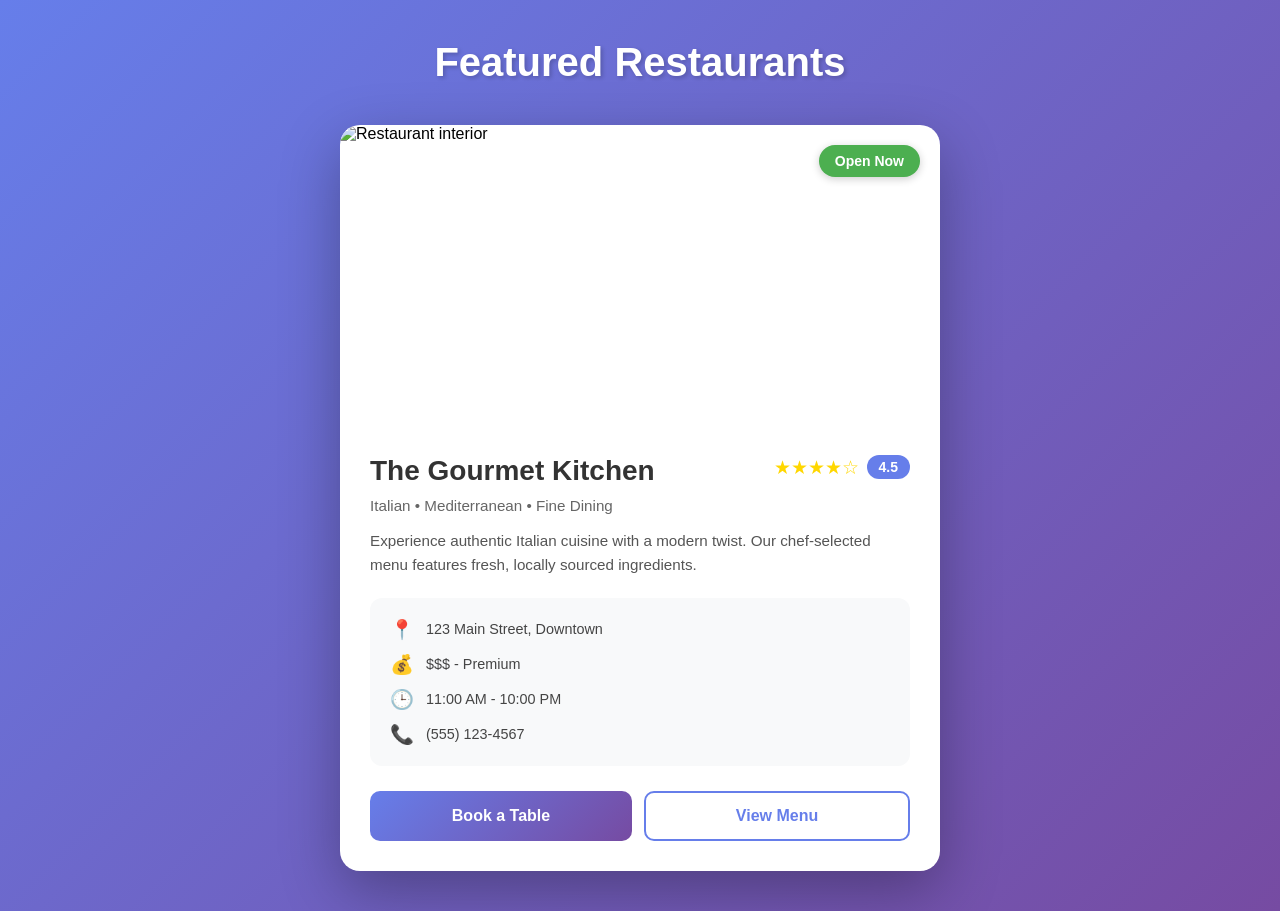
==== index.html @ 76214f99 "Add restaurant card component Create a fully functional restaurant card with: - Responsive HTML stru" ====
<!DOCTYPE html>
<html lang="en">
<head>
    <meta charset="UTF-8">
    <meta name="viewport" content="width=device-width, initial-scale=1.0">
    <title>Restaurant Card</title>
    <link rel="stylesheet" href="styles.css">
</head>
<body>
    <div class="container">
        <h1>Featured Restaurants</h1>

        <div class="restaurant-card">
            <div class="card-image">
                <img src="https://images.unsplash.com/photo-1517248135467-4c7edcad34c4?w=400&h=300&fit=crop" alt="Restaurant interior">
                <span class="badge">Open Now</span>
            </div>

            <div class="card-content">
                <div class="card-header">
                    <h2 class="restaurant-name">The Gourmet Kitchen</h2>
                    <div class="rating">
                        <span class="stars">★★★★☆</span>
                        <span class="rating-text">4.5</span>
                    </div>
                </div>

                <p class="cuisine-type">Italian • Mediterranean • Fine Dining</p>

                <p class="description">
                    Experience authentic Italian cuisine with a modern twist. Our chef-selected menu features fresh, locally sourced ingredients.
                </p>

                <div class="card-details">
                    <div class="detail-item">
                        <span class="icon">📍</span>
                        <span>123 Main Street, Downtown</span>
                    </div>
                    <div class="detail-item">
                        <span class="icon">💰</span>
                        <span>$$$ - Premium</span>
                    </div>
                    <div class="detail-item">
                        <span class="icon">🕒</span>
                        <span>11:00 AM - 10:00 PM</span>
                    </div>
                    <div class="detail-item">
                        <span class="icon">📞</span>
                        <span>(555) 123-4567</span>
                    </div>
                </div>

                <div class="card-actions">
                    <button class="btn btn-primary" onclick="bookTable()">Book a Table</button>
                    <button class="btn btn-secondary" onclick="viewMenu()">View Menu</button>
                </div>
            </div>
        </div>
    </div>

    <script src="script.js"></script>
</body>
</html>
---- styles.css ----
* {
    margin: 0;
    padding: 0;
    box-sizing: border-box;
}

body {
    font-family: 'Segoe UI', Tahoma, Geneva, Verdana, sans-serif;
    background: linear-gradient(135deg, #667eea 0%, #764ba2 100%);
    min-height: 100vh;
    padding: 40px 20px;
}

.container {
    max-width: 1200px;
    margin: 0 auto;
}

h1 {
    text-align: center;
    color: white;
    margin-bottom: 40px;
    font-size: 2.5rem;
    text-shadow: 2px 2px 4px rgba(0, 0, 0, 0.2);
}

.restaurant-card {
    background: white;
    border-radius: 20px;
    overflow: hidden;
    box-shadow: 0 20px 60px rgba(0, 0, 0, 0.3);
    max-width: 600px;
    margin: 0 auto;
    transition: transform 0.3s ease, box-shadow 0.3s ease;
}

.restaurant-card:hover {
    transform: translateY(-10px);
    box-shadow: 0 30px 80px rgba(0, 0, 0, 0.4);
}

.card-image {
    position: relative;
    height: 300px;
    overflow: hidden;
}

.card-image img {
    width: 100%;
    height: 100%;
    object-fit: cover;
    transition: transform 0.3s ease;
}

.restaurant-card:hover .card-image img {
    transform: scale(1.1);
}

.badge {
    position: absolute;
    top: 20px;
    right: 20px;
    background: #4CAF50;
    color: white;
    padding: 8px 16px;
    border-radius: 20px;
    font-size: 0.875rem;
    font-weight: 600;
    box-shadow: 0 2px 8px rgba(0, 0, 0, 0.2);
}

.card-content {
    padding: 30px;
}

.card-header {
    display: flex;
    justify-content: space-between;
    align-items: flex-start;
    margin-bottom: 10px;
}

.restaurant-name {
    font-size: 1.75rem;
    color: #333;
    font-weight: 700;
    margin-bottom: 0;
}

.rating {
    display: flex;
    align-items: center;
    gap: 8px;
}

.stars {
    color: #FFD700;
    font-size: 1.2rem;
}

.rating-text {
    background: #667eea;
    color: white;
    padding: 4px 12px;
    border-radius: 12px;
    font-weight: 600;
    font-size: 0.875rem;
}

.cuisine-type {
    color: #666;
    font-size: 0.95rem;
    margin-bottom: 15px;
    font-weight: 500;
}

.description {
    color: #555;
    line-height: 1.6;
    margin-bottom: 20px;
    font-size: 0.95rem;
}

.card-details {
    background: #f8f9fa;
    padding: 20px;
    border-radius: 12px;
    margin-bottom: 25px;
}

.detail-item {
    display: flex;
    align-items: center;
    gap: 12px;
    margin-bottom: 12px;
    color: #444;
    font-size: 0.9rem;
}

.detail-item:last-child {
    margin-bottom: 0;
}

.icon {
    font-size: 1.2rem;
    width: 24px;
    text-align: center;
}

.card-actions {
    display: flex;
    gap: 12px;
}

.btn {
    flex: 1;
    padding: 14px 24px;
    border: none;
    border-radius: 10px;
    font-size: 1rem;
    font-weight: 600;
    cursor: pointer;
    transition: all 0.3s ease;
}

.btn-primary {
    background: linear-gradient(135deg, #667eea 0%, #764ba2 100%);
    color: white;
}

.btn-primary:hover {
    transform: translateY(-2px);
    box-shadow: 0 8px 20px rgba(102, 126, 234, 0.4);
}

.btn-secondary {
    background: white;
    color: #667eea;
    border: 2px solid #667eea;
}

.btn-secondary:hover {
    background: #667eea;
    color: white;
    transform: translateY(-2px);
    box-shadow: 0 8px 20px rgba(102, 126, 234, 0.3);
}

@media (max-width: 640px) {
    h1 {
        font-size: 2rem;
    }

    .restaurant-card {
        border-radius: 15px;
    }

    .card-content {
        padding: 20px;
    }

    .restaurant-name {
        font-size: 1.5rem;
    }

    .card-actions {
        flex-direction: column;
    }

    .btn {
        width: 100%;
    }
}
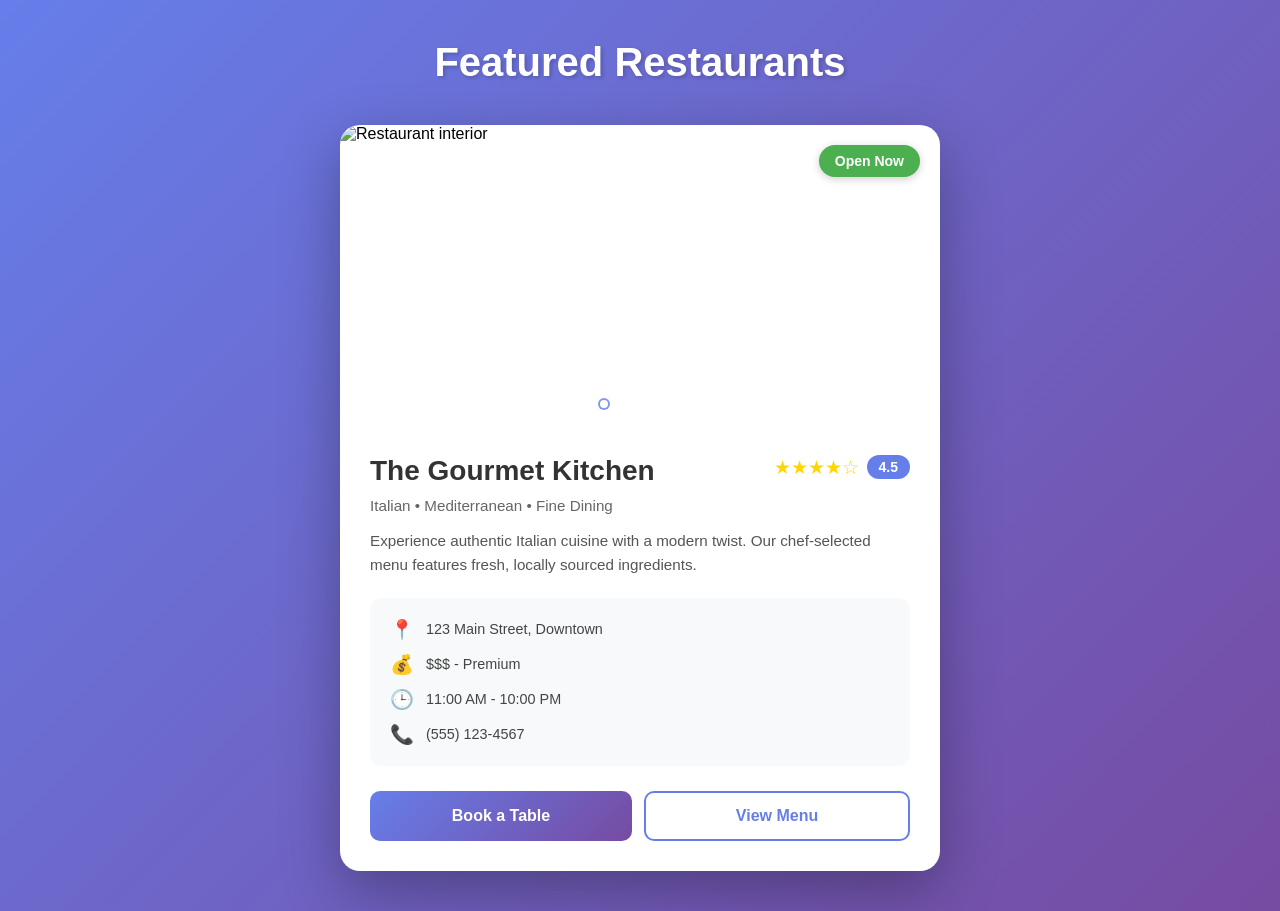
==== commit 1f18a119: "Add sliding image carousel to restaurant card Implement a fully functional image slider with: - 5 hi" ====
--- a/index.html
+++ b/index.html
@@ -12,7 +12,37 @@
 
         <div class="restaurant-card">
             <div class="card-image">
-                <img src="https://images.unsplash.com/photo-1517248135467-4c7edcad34c4?w=400&h=300&fit=crop" alt="Restaurant interior">
+                <div class="slider">
+                    <div class="slider-wrapper">
+                        <div class="slide active">
+                            <img src="https://images.unsplash.com/photo-1517248135467-4c7edcad34c4?w=800&h=500&fit=crop" alt="Restaurant interior">
+                        </div>
+                        <div class="slide">
+                            <img src="https://images.unsplash.com/photo-1414235077428-338989a2e8c0?w=800&h=500&fit=crop" alt="Fine dining table">
+                        </div>
+                        <div class="slide">
+                            <img src="https://images.unsplash.com/photo-1559339352-11d035aa65de?w=800&h=500&fit=crop" alt="Delicious pasta dish">
+                        </div>
+                        <div class="slide">
+                            <img src="https://images.unsplash.com/photo-1555396273-367ea4eb4db5?w=800&h=500&fit=crop" alt="Gourmet pizza">
+                        </div>
+                        <div class="slide">
+                            <img src="https://images.unsplash.com/photo-1592861956120-e524fc739696?w=800&h=500&fit=crop" alt="Restaurant ambiance">
+                        </div>
+                    </div>
+
+                    <button class="slider-btn prev" onclick="changeSlide(-1)">❮</button>
+                    <button class="slider-btn next" onclick="changeSlide(1)">❯</button>
+
+                    <div class="slider-dots">
+                        <span class="dot active" onclick="goToSlide(0)"></span>
+                        <span class="dot" onclick="goToSlide(1)"></span>
+                        <span class="dot" onclick="goToSlide(2)"></span>
+                        <span class="dot" onclick="goToSlide(3)"></span>
+                        <span class="dot" onclick="goToSlide(4)"></span>
+                    </div>
+                </div>
+
                 <span class="badge">Open Now</span>
             </div>
 
--- a/styles.css
+++ b/styles.css
@@ -45,15 +45,112 @@
     overflow: hidden;
 }
 
-.card-image img {
+/* Slider Styles */
+.slider {
+    position: relative;
+    width: 100%;
+    height: 100%;
+    overflow: hidden;
+}
+
+.slider-wrapper {
+    display: flex;
+    width: 100%;
+    height: 100%;
+    transition: transform 0.5s ease-in-out;
+}
+
+.slide {
+    min-width: 100%;
+    height: 100%;
+    opacity: 0;
+    transition: opacity 0.5s ease-in-out;
+    position: absolute;
+    top: 0;
+    left: 0;
+}
+
+.slide.active {
+    opacity: 1;
+    position: relative;
+}
+
+.slide img {
     width: 100%;
     height: 100%;
     object-fit: cover;
     transition: transform 0.3s ease;
 }
 
-.restaurant-card:hover .card-image img {
-    transform: scale(1.1);
+.restaurant-card:hover .slide.active img {
+    transform: scale(1.05);
+}
+
+/* Navigation Buttons */
+.slider-btn {
+    position: absolute;
+    top: 50%;
+    transform: translateY(-50%);
+    background: rgba(0, 0, 0, 0.5);
+    color: white;
+    border: none;
+    padding: 12px 16px;
+    cursor: pointer;
+    font-size: 1.5rem;
+    transition: all 0.3s ease;
+    z-index: 10;
+    border-radius: 4px;
+    opacity: 0;
+}
+
+.slider:hover .slider-btn {
+    opacity: 1;
+}
+
+.slider-btn:hover {
+    background: rgba(0, 0, 0, 0.8);
+    transform: translateY(-50%) scale(1.1);
+}
+
+.slider-btn.prev {
+    left: 10px;
+}
+
+.slider-btn.next {
+    right: 10px;
+}
+
+/* Slider Dots */
+.slider-dots {
+    position: absolute;
+    bottom: 15px;
+    left: 50%;
+    transform: translateX(-50%);
+    display: flex;
+    gap: 8px;
+    z-index: 10;
+}
+
+.dot {
+    width: 10px;
+    height: 10px;
+    border-radius: 50%;
+    background: rgba(255, 255, 255, 0.5);
+    cursor: pointer;
+    transition: all 0.3s ease;
+    border: 2px solid transparent;
+}
+
+.dot:hover {
+    background: rgba(255, 255, 255, 0.8);
+    transform: scale(1.2);
+}
+
+.dot.active {
+    background: white;
+    width: 12px;
+    height: 12px;
+    border-color: rgba(102, 126, 234, 0.8);
 }
 
 .badge {
@@ -210,4 +307,32 @@
     .btn {
         width: 100%;
     }
-}
+
+    .slider-btn {
+        opacity: 1;
+        padding: 8px 12px;
+        font-size: 1.2rem;
+    }
+
+    .slider-btn.prev {
+        left: 5px;
+    }
+
+    .slider-btn.next {
+        right: 5px;
+    }
+
+    .slider-dots {
+        bottom: 10px;
+    }
+
+    .dot {
+        width: 8px;
+        height: 8px;
+    }
+
+    .dot.active {
+        width: 10px;
+        height: 10px;
+    }
+}
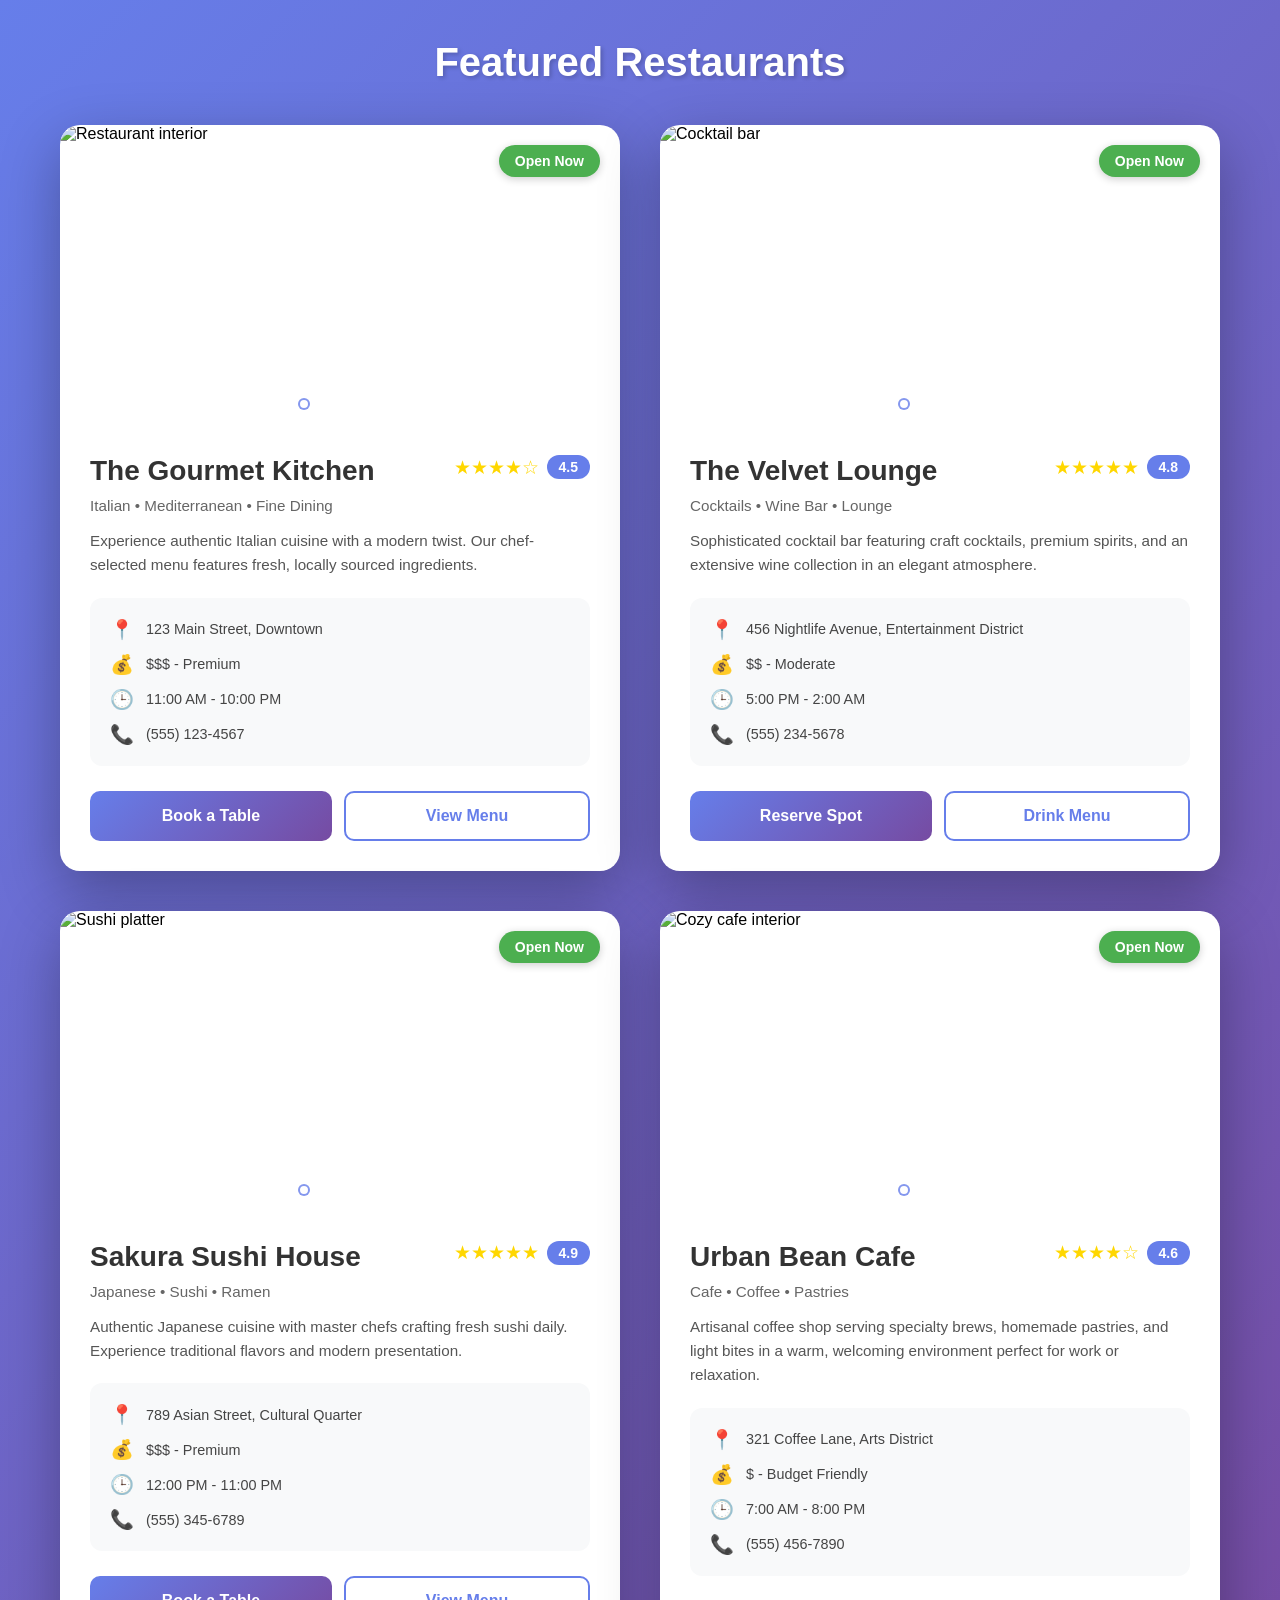
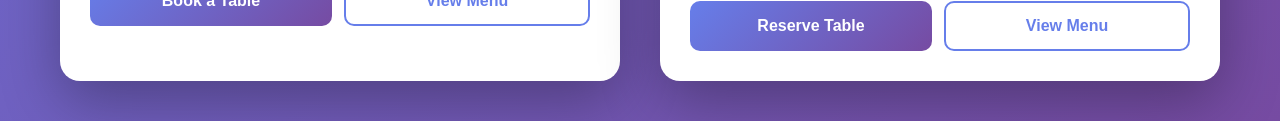
==== commit 46c70959: "Add multiple restaurant cards with themed content Add three new restaurant cards: - The Velvet Loung" ====
--- a/index.html
+++ b/index.html
@@ -10,6 +10,7 @@
     <div class="container">
         <h1>Featured Restaurants</h1>
 
+        <div class="cards-grid">
         <div class="restaurant-card">
             <div class="card-image">
                 <div class="slider">
@@ -31,15 +32,15 @@
                         </div>
                     </div>
 
-                    <button class="slider-btn prev" onclick="changeSlide(-1)">❮</button>
-                    <button class="slider-btn next" onclick="changeSlide(1)">❯</button>
+                    <button class="slider-btn prev">❮</button>
+                    <button class="slider-btn next">❯</button>
 
                     <div class="slider-dots">
-                        <span class="dot active" onclick="goToSlide(0)"></span>
-                        <span class="dot" onclick="goToSlide(1)"></span>
-                        <span class="dot" onclick="goToSlide(2)"></span>
-                        <span class="dot" onclick="goToSlide(3)"></span>
-                        <span class="dot" onclick="goToSlide(4)"></span>
+                        <span class="dot active"></span>
+                        <span class="dot"></span>
+                        <span class="dot"></span>
+                        <span class="dot"></span>
+                        <span class="dot"></span>
                     </div>
                 </div>
 
@@ -86,6 +87,242 @@
                 </div>
             </div>
         </div>
+
+        <!-- Drinks & Bar Card -->
+        <div class="restaurant-card">
+            <div class="card-image">
+                <div class="slider">
+                    <div class="slider-wrapper">
+                        <div class="slide active">
+                            <img src="https://images.unsplash.com/photo-1514933651103-005eec06c04b?w=800&h=500&fit=crop" alt="Cocktail bar">
+                        </div>
+                        <div class="slide">
+                            <img src="https://images.unsplash.com/photo-1470337458703-46ad1756a187?w=800&h=500&fit=crop" alt="Bar counter">
+                        </div>
+                        <div class="slide">
+                            <img src="https://images.unsplash.com/photo-1560963689-8f2de2560b19?w=800&h=500&fit=crop" alt="Cocktails">
+                        </div>
+                        <div class="slide">
+                            <img src="https://images.unsplash.com/photo-1569529465841-dfecdab7503b?w=800&h=500&fit=crop" alt="Wine selection">
+                        </div>
+                        <div class="slide">
+                            <img src="https://images.unsplash.com/photo-1572116469696-31de0f17cc34?w=800&h=500&fit=crop" alt="Lounge area">
+                        </div>
+                    </div>
+
+                    <button class="slider-btn prev">❮</button>
+                    <button class="slider-btn next">❯</button>
+
+                    <div class="slider-dots">
+                        <span class="dot active"></span>
+                        <span class="dot"></span>
+                        <span class="dot"></span>
+                        <span class="dot"></span>
+                        <span class="dot"></span>
+                    </div>
+                </div>
+
+                <span class="badge">Open Now</span>
+            </div>
+
+            <div class="card-content">
+                <div class="card-header">
+                    <h2 class="restaurant-name">The Velvet Lounge</h2>
+                    <div class="rating">
+                        <span class="stars">★★★★★</span>
+                        <span class="rating-text">4.8</span>
+                    </div>
+                </div>
+
+                <p class="cuisine-type">Cocktails • Wine Bar • Lounge</p>
+
+                <p class="description">
+                    Sophisticated cocktail bar featuring craft cocktails, premium spirits, and an extensive wine collection in an elegant atmosphere.
+                </p>
+
+                <div class="card-details">
+                    <div class="detail-item">
+                        <span class="icon">📍</span>
+                        <span>456 Nightlife Avenue, Entertainment District</span>
+                    </div>
+                    <div class="detail-item">
+                        <span class="icon">💰</span>
+                        <span>$$ - Moderate</span>
+                    </div>
+                    <div class="detail-item">
+                        <span class="icon">🕒</span>
+                        <span>5:00 PM - 2:00 AM</span>
+                    </div>
+                    <div class="detail-item">
+                        <span class="icon">📞</span>
+                        <span>(555) 234-5678</span>
+                    </div>
+                </div>
+
+                <div class="card-actions">
+                    <button class="btn btn-primary" onclick="bookTable()">Reserve Spot</button>
+                    <button class="btn btn-secondary" onclick="viewMenu()">Drink Menu</button>
+                </div>
+            </div>
+        </div>
+
+        <!-- Sushi Restaurant Card -->
+        <div class="restaurant-card">
+            <div class="card-image">
+                <div class="slider">
+                    <div class="slider-wrapper">
+                        <div class="slide active">
+                            <img src="https://images.unsplash.com/photo-1579584425555-c3ce17fd4351?w=800&h=500&fit=crop" alt="Sushi platter">
+                        </div>
+                        <div class="slide">
+                            <img src="https://images.unsplash.com/photo-1583623025817-d180a2221d0a?w=800&h=500&fit=crop" alt="Fresh sushi">
+                        </div>
+                        <div class="slide">
+                            <img src="https://images.unsplash.com/photo-1534422298391-e4f8c172dddb?w=800&h=500&fit=crop" alt="Sushi bar">
+                        </div>
+                        <div class="slide">
+                            <img src="https://images.unsplash.com/photo-1611143669185-af224c5e3252?w=800&h=500&fit=crop" alt="Ramen bowl">
+                        </div>
+                        <div class="slide">
+                            <img src="https://images.unsplash.com/photo-1580822184713-fc5400e7fe10?w=800&h=500&fit=crop" alt="Japanese dining">
+                        </div>
+                    </div>
+
+                    <button class="slider-btn prev">❮</button>
+                    <button class="slider-btn next">❯</button>
+
+                    <div class="slider-dots">
+                        <span class="dot active"></span>
+                        <span class="dot"></span>
+                        <span class="dot"></span>
+                        <span class="dot"></span>
+                        <span class="dot"></span>
+                    </div>
+                </div>
+
+                <span class="badge">Open Now</span>
+            </div>
+
+            <div class="card-content">
+                <div class="card-header">
+                    <h2 class="restaurant-name">Sakura Sushi House</h2>
+                    <div class="rating">
+                        <span class="stars">★★★★★</span>
+                        <span class="rating-text">4.9</span>
+                    </div>
+                </div>
+
+                <p class="cuisine-type">Japanese • Sushi • Ramen</p>
+
+                <p class="description">
+                    Authentic Japanese cuisine with master chefs crafting fresh sushi daily. Experience traditional flavors and modern presentation.
+                </p>
+
+                <div class="card-details">
+                    <div class="detail-item">
+                        <span class="icon">📍</span>
+                        <span>789 Asian Street, Cultural Quarter</span>
+                    </div>
+                    <div class="detail-item">
+                        <span class="icon">💰</span>
+                        <span>$$$ - Premium</span>
+                    </div>
+                    <div class="detail-item">
+                        <span class="icon">🕒</span>
+                        <span>12:00 PM - 11:00 PM</span>
+                    </div>
+                    <div class="detail-item">
+                        <span class="icon">📞</span>
+                        <span>(555) 345-6789</span>
+                    </div>
+                </div>
+
+                <div class="card-actions">
+                    <button class="btn btn-primary" onclick="bookTable()">Book a Table</button>
+                    <button class="btn btn-secondary" onclick="viewMenu()">View Menu</button>
+                </div>
+            </div>
+        </div>
+
+        <!-- Cafe Card -->
+        <div class="restaurant-card">
+            <div class="card-image">
+                <div class="slider">
+                    <div class="slider-wrapper">
+                        <div class="slide active">
+                            <img src="https://images.unsplash.com/photo-1554118811-1e0d58224f24?w=800&h=500&fit=crop" alt="Cozy cafe interior">
+                        </div>
+                        <div class="slide">
+                            <img src="https://images.unsplash.com/photo-1495474472287-4d71bcdd2085?w=800&h=500&fit=crop" alt="Coffee art">
+                        </div>
+                        <div class="slide">
+                            <img src="https://images.unsplash.com/photo-1509042239860-f550ce710b93?w=800&h=500&fit=crop" alt="Coffee beans">
+                        </div>
+                        <div class="slide">
+                            <img src="https://images.unsplash.com/photo-1559056199-641a0ac8b55e?w=800&h=500&fit=crop" alt="Pastries and coffee">
+                        </div>
+                        <div class="slide">
+                            <img src="https://images.unsplash.com/photo-1511920170033-f8396924c348?w=800&h=500&fit=crop" alt="Cafe atmosphere">
+                        </div>
+                    </div>
+
+                    <button class="slider-btn prev">❮</button>
+                    <button class="slider-btn next">❯</button>
+
+                    <div class="slider-dots">
+                        <span class="dot active"></span>
+                        <span class="dot"></span>
+                        <span class="dot"></span>
+                        <span class="dot"></span>
+                        <span class="dot"></span>
+                    </div>
+                </div>
+
+                <span class="badge">Open Now</span>
+            </div>
+
+            <div class="card-content">
+                <div class="card-header">
+                    <h2 class="restaurant-name">Urban Bean Cafe</h2>
+                    <div class="rating">
+                        <span class="stars">★★★★☆</span>
+                        <span class="rating-text">4.6</span>
+                    </div>
+                </div>
+
+                <p class="cuisine-type">Cafe • Coffee • Pastries</p>
+
+                <p class="description">
+                    Artisanal coffee shop serving specialty brews, homemade pastries, and light bites in a warm, welcoming environment perfect for work or relaxation.
+                </p>
+
+                <div class="card-details">
+                    <div class="detail-item">
+                        <span class="icon">📍</span>
+                        <span>321 Coffee Lane, Arts District</span>
+                    </div>
+                    <div class="detail-item">
+                        <span class="icon">💰</span>
+                        <span>$ - Budget Friendly</span>
+                    </div>
+                    <div class="detail-item">
+                        <span class="icon">🕒</span>
+                        <span>7:00 AM - 8:00 PM</span>
+                    </div>
+                    <div class="detail-item">
+                        <span class="icon">📞</span>
+                        <span>(555) 456-7890</span>
+                    </div>
+                </div>
+
+                <div class="card-actions">
+                    <button class="btn btn-primary" onclick="bookTable()">Reserve Table</button>
+                    <button class="btn btn-secondary" onclick="viewMenu()">View Menu</button>
+                </div>
+            </div>
+        </div>
+
+        </div>
     </div>
 
     <script src="script.js"></script>
--- a/styles.css
+++ b/styles.css
@@ -24,13 +24,18 @@
     text-shadow: 2px 2px 4px rgba(0, 0, 0, 0.2);
 }
 
+.cards-grid {
+    display: grid;
+    grid-template-columns: repeat(auto-fit, minmax(500px, 1fr));
+    gap: 40px;
+    padding: 0 20px;
+}
+
 .restaurant-card {
     background: white;
     border-radius: 20px;
     overflow: hidden;
     box-shadow: 0 20px 60px rgba(0, 0, 0, 0.3);
-    max-width: 600px;
-    margin: 0 auto;
     transition: transform 0.3s ease, box-shadow 0.3s ease;
 }
 
@@ -288,6 +293,12 @@
         font-size: 2rem;
     }
 
+    .cards-grid {
+        grid-template-columns: 1fr;
+        gap: 30px;
+        padding: 0 10px;
+    }
+
     .restaurant-card {
         border-radius: 15px;
     }
@@ -336,3 +347,10 @@
         height: 10px;
     }
 }
+
+@media (min-width: 641px) and (max-width: 1024px) {
+    .cards-grid {
+        grid-template-columns: 1fr;
+        gap: 35px;
+    }
+}
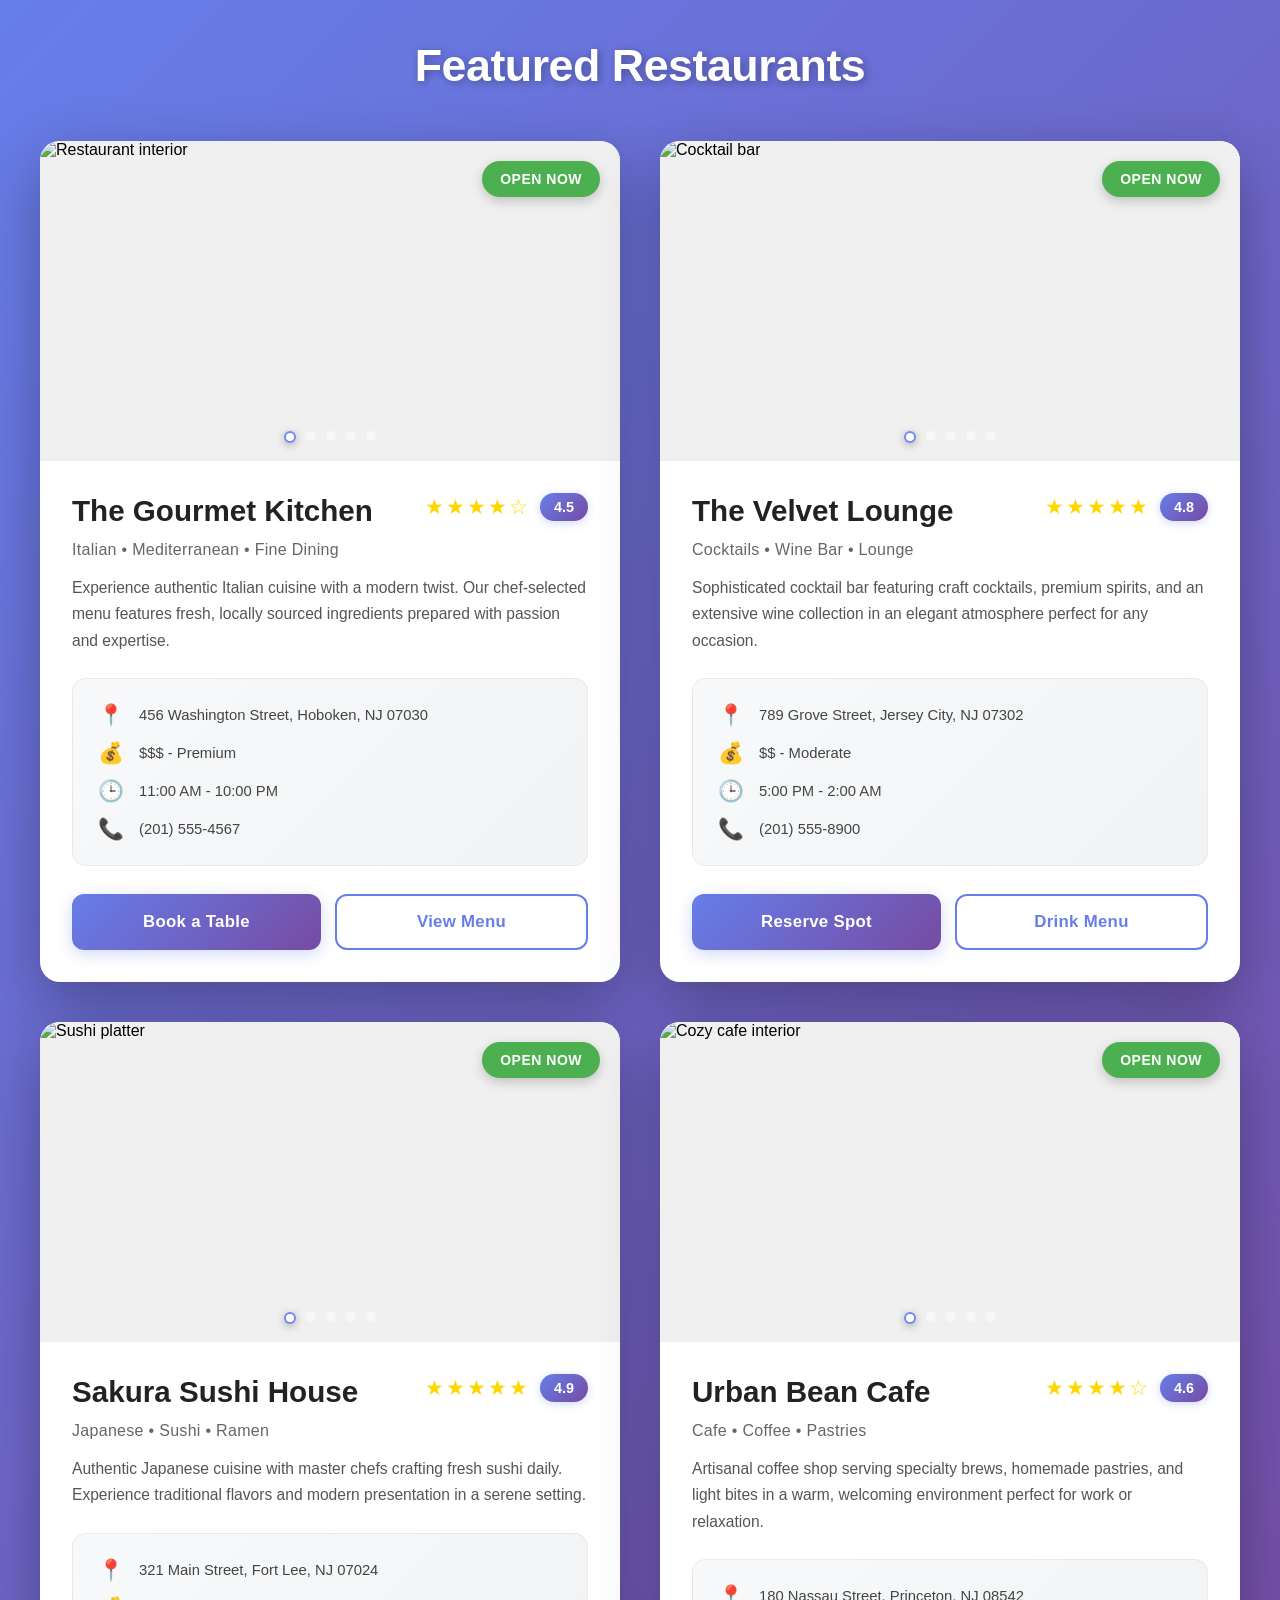
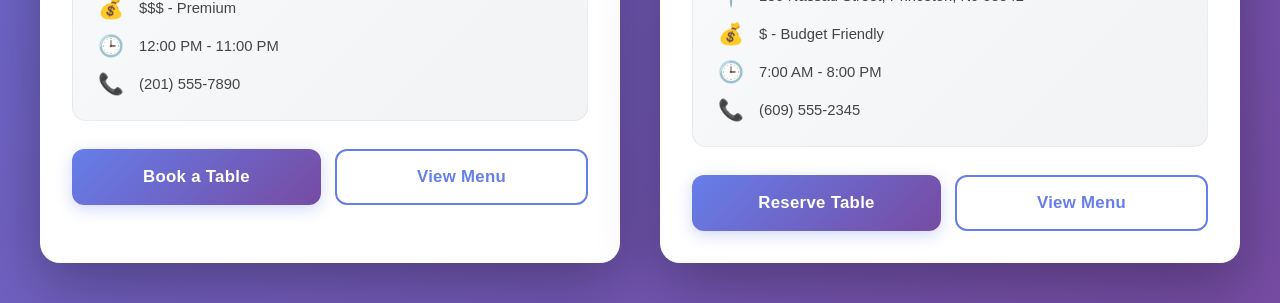
==== commit d9b5a335: "Add New Jersey addresses to all restaurant cards Updated all restaurant locations with specific NJ a" ====
--- a/index.html
+++ b/index.html
@@ -3,7 +3,7 @@
 <head>
     <meta charset="UTF-8">
     <meta name="viewport" content="width=device-width, initial-scale=1.0">
-    <title>Restaurant Card</title>
+    <title>Featured Restaurants - Discover Amazing Dining</title>
     <link rel="stylesheet" href="styles.css">
 </head>
 <body>
@@ -11,316 +11,317 @@
         <h1>Featured Restaurants</h1>
 
         <div class="cards-grid">
-        <div class="restaurant-card">
-            <div class="card-image">
-                <div class="slider">
-                    <div class="slider-wrapper">
-                        <div class="slide active">
-                            <img src="https://images.unsplash.com/photo-1517248135467-4c7edcad34c4?w=800&h=500&fit=crop" alt="Restaurant interior">
-                        </div>
-                        <div class="slide">
-                            <img src="https://images.unsplash.com/photo-1414235077428-338989a2e8c0?w=800&h=500&fit=crop" alt="Fine dining table">
-                        </div>
-                        <div class="slide">
-                            <img src="https://images.unsplash.com/photo-1559339352-11d035aa65de?w=800&h=500&fit=crop" alt="Delicious pasta dish">
-                        </div>
-                        <div class="slide">
-                            <img src="https://images.unsplash.com/photo-1555396273-367ea4eb4db5?w=800&h=500&fit=crop" alt="Gourmet pizza">
-                        </div>
-                        <div class="slide">
-                            <img src="https://images.unsplash.com/photo-1592861956120-e524fc739696?w=800&h=500&fit=crop" alt="Restaurant ambiance">
-                        </div>
-                    </div>
-
-                    <button class="slider-btn prev">❮</button>
-                    <button class="slider-btn next">❯</button>
-
-                    <div class="slider-dots">
-                        <span class="dot active"></span>
-                        <span class="dot"></span>
-                        <span class="dot"></span>
-                        <span class="dot"></span>
-                        <span class="dot"></span>
-                    </div>
-                </div>
-
-                <span class="badge">Open Now</span>
+            <!-- Italian Restaurant Card -->
+            <div class="restaurant-card">
+                <div class="card-image">
+                    <div class="slider">
+                        <div class="slider-wrapper">
+                            <div class="slide active">
+                                <img src="https://images.unsplash.com/photo-1517248135467-4c7edcad34c4?w=800&h=500&fit=crop" alt="Restaurant interior">
+                            </div>
+                            <div class="slide">
+                                <img src="https://images.unsplash.com/photo-1414235077428-338989a2e8c0?w=800&h=500&fit=crop" alt="Fine dining table">
+                            </div>
+                            <div class="slide">
+                                <img src="https://images.unsplash.com/photo-1559339352-11d035aa65de?w=800&h=500&fit=crop" alt="Delicious pasta dish">
+                            </div>
+                            <div class="slide">
+                                <img src="https://images.unsplash.com/photo-1555396273-367ea4eb4db5?w=800&h=500&fit=crop" alt="Gourmet pizza">
+                            </div>
+                            <div class="slide">
+                                <img src="https://images.unsplash.com/photo-1592861956120-e524fc739696?w=800&h=500&fit=crop" alt="Restaurant ambiance">
+                            </div>
+                        </div>
+
+                        <button class="slider-btn prev" aria-label="Previous slide">❮</button>
+                        <button class="slider-btn next" aria-label="Next slide">❯</button>
+
+                        <div class="slider-dots">
+                            <span class="dot active" aria-label="Slide 1"></span>
+                            <span class="dot" aria-label="Slide 2"></span>
+                            <span class="dot" aria-label="Slide 3"></span>
+                            <span class="dot" aria-label="Slide 4"></span>
+                            <span class="dot" aria-label="Slide 5"></span>
+                        </div>
+                    </div>
+
+                    <span class="badge">Open Now</span>
+                </div>
+
+                <div class="card-content">
+                    <div class="card-header">
+                        <h2 class="restaurant-name">The Gourmet Kitchen</h2>
+                        <div class="rating">
+                            <span class="stars">★★★★☆</span>
+                            <span class="rating-text">4.5</span>
+                        </div>
+                    </div>
+
+                    <p class="cuisine-type">Italian • Mediterranean • Fine Dining</p>
+
+                    <p class="description">
+                        Experience authentic Italian cuisine with a modern twist. Our chef-selected menu features fresh, locally sourced ingredients prepared with passion and expertise.
+                    </p>
+
+                    <div class="card-details">
+                        <div class="detail-item">
+                            <span class="icon">📍</span>
+                            <span>456 Washington Street, Hoboken, NJ 07030</span>
+                        </div>
+                        <div class="detail-item">
+                            <span class="icon">💰</span>
+                            <span>$$$ - Premium</span>
+                        </div>
+                        <div class="detail-item">
+                            <span class="icon">🕒</span>
+                            <span>11:00 AM - 10:00 PM</span>
+                        </div>
+                        <div class="detail-item">
+                            <span class="icon">📞</span>
+                            <span>(201) 555-4567</span>
+                        </div>
+                    </div>
+
+                    <div class="card-actions">
+                        <button class="btn btn-primary">Book a Table</button>
+                        <button class="btn btn-secondary">View Menu</button>
+                    </div>
+                </div>
             </div>
 
-            <div class="card-content">
-                <div class="card-header">
-                    <h2 class="restaurant-name">The Gourmet Kitchen</h2>
-                    <div class="rating">
-                        <span class="stars">★★★★☆</span>
-                        <span class="rating-text">4.5</span>
-                    </div>
-                </div>
-
-                <p class="cuisine-type">Italian • Mediterranean • Fine Dining</p>
-
-                <p class="description">
-                    Experience authentic Italian cuisine with a modern twist. Our chef-selected menu features fresh, locally sourced ingredients.
-                </p>
-
-                <div class="card-details">
-                    <div class="detail-item">
-                        <span class="icon">📍</span>
-                        <span>123 Main Street, Downtown</span>
-                    </div>
-                    <div class="detail-item">
-                        <span class="icon">💰</span>
-                        <span>$$$ - Premium</span>
-                    </div>
-                    <div class="detail-item">
-                        <span class="icon">🕒</span>
-                        <span>11:00 AM - 10:00 PM</span>
-                    </div>
-                    <div class="detail-item">
-                        <span class="icon">📞</span>
-                        <span>(555) 123-4567</span>
-                    </div>
-                </div>
-
-                <div class="card-actions">
-                    <button class="btn btn-primary" onclick="bookTable()">Book a Table</button>
-                    <button class="btn btn-secondary" onclick="viewMenu()">View Menu</button>
+            <!-- Cocktail Bar Card -->
+            <div class="restaurant-card">
+                <div class="card-image">
+                    <div class="slider">
+                        <div class="slider-wrapper">
+                            <div class="slide active">
+                                <img src="https://images.unsplash.com/photo-1514933651103-005eec06c04b?w=800&h=500&fit=crop" alt="Cocktail bar">
+                            </div>
+                            <div class="slide">
+                                <img src="https://images.unsplash.com/photo-1470337458703-46ad1756a187?w=800&h=500&fit=crop" alt="Bar counter">
+                            </div>
+                            <div class="slide">
+                                <img src="https://images.unsplash.com/photo-1560963689-8f2de2560b19?w=800&h=500&fit=crop" alt="Cocktails">
+                            </div>
+                            <div class="slide">
+                                <img src="https://images.unsplash.com/photo-1569529465841-dfecdab7503b?w=800&h=500&fit=crop" alt="Wine selection">
+                            </div>
+                            <div class="slide">
+                                <img src="https://images.unsplash.com/photo-1572116469696-31de0f17cc34?w=800&h=500&fit=crop" alt="Lounge area">
+                            </div>
+                        </div>
+
+                        <button class="slider-btn prev" aria-label="Previous slide">❮</button>
+                        <button class="slider-btn next" aria-label="Next slide">❯</button>
+
+                        <div class="slider-dots">
+                            <span class="dot active" aria-label="Slide 1"></span>
+                            <span class="dot" aria-label="Slide 2"></span>
+                            <span class="dot" aria-label="Slide 3"></span>
+                            <span class="dot" aria-label="Slide 4"></span>
+                            <span class="dot" aria-label="Slide 5"></span>
+                        </div>
+                    </div>
+
+                    <span class="badge">Open Now</span>
+                </div>
+
+                <div class="card-content">
+                    <div class="card-header">
+                        <h2 class="restaurant-name">The Velvet Lounge</h2>
+                        <div class="rating">
+                            <span class="stars">★★★★★</span>
+                            <span class="rating-text">4.8</span>
+                        </div>
+                    </div>
+
+                    <p class="cuisine-type">Cocktails • Wine Bar • Lounge</p>
+
+                    <p class="description">
+                        Sophisticated cocktail bar featuring craft cocktails, premium spirits, and an extensive wine collection in an elegant atmosphere perfect for any occasion.
+                    </p>
+
+                    <div class="card-details">
+                        <div class="detail-item">
+                            <span class="icon">📍</span>
+                            <span>789 Grove Street, Jersey City, NJ 07302</span>
+                        </div>
+                        <div class="detail-item">
+                            <span class="icon">💰</span>
+                            <span>$$ - Moderate</span>
+                        </div>
+                        <div class="detail-item">
+                            <span class="icon">🕒</span>
+                            <span>5:00 PM - 2:00 AM</span>
+                        </div>
+                        <div class="detail-item">
+                            <span class="icon">📞</span>
+                            <span>(201) 555-8900</span>
+                        </div>
+                    </div>
+
+                    <div class="card-actions">
+                        <button class="btn btn-primary">Reserve Spot</button>
+                        <button class="btn btn-secondary">Drink Menu</button>
+                    </div>
                 </div>
             </div>
-        </div>
-
-        <!-- Drinks & Bar Card -->
-        <div class="restaurant-card">
-            <div class="card-image">
-                <div class="slider">
-                    <div class="slider-wrapper">
-                        <div class="slide active">
-                            <img src="https://images.unsplash.com/photo-1514933651103-005eec06c04b?w=800&h=500&fit=crop" alt="Cocktail bar">
-                        </div>
-                        <div class="slide">
-                            <img src="https://images.unsplash.com/photo-1470337458703-46ad1756a187?w=800&h=500&fit=crop" alt="Bar counter">
-                        </div>
-                        <div class="slide">
-                            <img src="https://images.unsplash.com/photo-1560963689-8f2de2560b19?w=800&h=500&fit=crop" alt="Cocktails">
-                        </div>
-                        <div class="slide">
-                            <img src="https://images.unsplash.com/photo-1569529465841-dfecdab7503b?w=800&h=500&fit=crop" alt="Wine selection">
-                        </div>
-                        <div class="slide">
-                            <img src="https://images.unsplash.com/photo-1572116469696-31de0f17cc34?w=800&h=500&fit=crop" alt="Lounge area">
-                        </div>
-                    </div>
-
-                    <button class="slider-btn prev">❮</button>
-                    <button class="slider-btn next">❯</button>
-
-                    <div class="slider-dots">
-                        <span class="dot active"></span>
-                        <span class="dot"></span>
-                        <span class="dot"></span>
-                        <span class="dot"></span>
-                        <span class="dot"></span>
-                    </div>
-                </div>
-
-                <span class="badge">Open Now</span>
+
+            <!-- Sushi Restaurant Card -->
+            <div class="restaurant-card">
+                <div class="card-image">
+                    <div class="slider">
+                        <div class="slider-wrapper">
+                            <div class="slide active">
+                                <img src="https://images.unsplash.com/photo-1579584425555-c3ce17fd4351?w=800&h=500&fit=crop" alt="Sushi platter">
+                            </div>
+                            <div class="slide">
+                                <img src="https://images.unsplash.com/photo-1583623025817-d180a2221d0a?w=800&h=500&fit=crop" alt="Fresh sushi">
+                            </div>
+                            <div class="slide">
+                                <img src="https://images.unsplash.com/photo-1534422298391-e4f8c172dddb?w=800&h=500&fit=crop" alt="Sushi bar">
+                            </div>
+                            <div class="slide">
+                                <img src="https://images.unsplash.com/photo-1611143669185-af224c5e3252?w=800&h=500&fit=crop" alt="Ramen bowl">
+                            </div>
+                            <div class="slide">
+                                <img src="https://images.unsplash.com/photo-1580822184713-fc5400e7fe10?w=800&h=500&fit=crop" alt="Japanese dining">
+                            </div>
+                        </div>
+
+                        <button class="slider-btn prev" aria-label="Previous slide">❮</button>
+                        <button class="slider-btn next" aria-label="Next slide">❯</button>
+
+                        <div class="slider-dots">
+                            <span class="dot active" aria-label="Slide 1"></span>
+                            <span class="dot" aria-label="Slide 2"></span>
+                            <span class="dot" aria-label="Slide 3"></span>
+                            <span class="dot" aria-label="Slide 4"></span>
+                            <span class="dot" aria-label="Slide 5"></span>
+                        </div>
+                    </div>
+
+                    <span class="badge">Open Now</span>
+                </div>
+
+                <div class="card-content">
+                    <div class="card-header">
+                        <h2 class="restaurant-name">Sakura Sushi House</h2>
+                        <div class="rating">
+                            <span class="stars">★★★★★</span>
+                            <span class="rating-text">4.9</span>
+                        </div>
+                    </div>
+
+                    <p class="cuisine-type">Japanese • Sushi • Ramen</p>
+
+                    <p class="description">
+                        Authentic Japanese cuisine with master chefs crafting fresh sushi daily. Experience traditional flavors and modern presentation in a serene setting.
+                    </p>
+
+                    <div class="card-details">
+                        <div class="detail-item">
+                            <span class="icon">📍</span>
+                            <span>321 Main Street, Fort Lee, NJ 07024</span>
+                        </div>
+                        <div class="detail-item">
+                            <span class="icon">💰</span>
+                            <span>$$$ - Premium</span>
+                        </div>
+                        <div class="detail-item">
+                            <span class="icon">🕒</span>
+                            <span>12:00 PM - 11:00 PM</span>
+                        </div>
+                        <div class="detail-item">
+                            <span class="icon">📞</span>
+                            <span>(201) 555-7890</span>
+                        </div>
+                    </div>
+
+                    <div class="card-actions">
+                        <button class="btn btn-primary">Book a Table</button>
+                        <button class="btn btn-secondary">View Menu</button>
+                    </div>
+                </div>
             </div>
 
-            <div class="card-content">
-                <div class="card-header">
-                    <h2 class="restaurant-name">The Velvet Lounge</h2>
-                    <div class="rating">
-                        <span class="stars">★★★★★</span>
-                        <span class="rating-text">4.8</span>
-                    </div>
-                </div>
-
-                <p class="cuisine-type">Cocktails • Wine Bar • Lounge</p>
-
-                <p class="description">
-                    Sophisticated cocktail bar featuring craft cocktails, premium spirits, and an extensive wine collection in an elegant atmosphere.
-                </p>
-
-                <div class="card-details">
-                    <div class="detail-item">
-                        <span class="icon">📍</span>
-                        <span>456 Nightlife Avenue, Entertainment District</span>
-                    </div>
-                    <div class="detail-item">
-                        <span class="icon">💰</span>
-                        <span>$$ - Moderate</span>
-                    </div>
-                    <div class="detail-item">
-                        <span class="icon">🕒</span>
-                        <span>5:00 PM - 2:00 AM</span>
-                    </div>
-                    <div class="detail-item">
-                        <span class="icon">📞</span>
-                        <span>(555) 234-5678</span>
-                    </div>
-                </div>
-
-                <div class="card-actions">
-                    <button class="btn btn-primary" onclick="bookTable()">Reserve Spot</button>
-                    <button class="btn btn-secondary" onclick="viewMenu()">Drink Menu</button>
+            <!-- Cafe Card -->
+            <div class="restaurant-card">
+                <div class="card-image">
+                    <div class="slider">
+                        <div class="slider-wrapper">
+                            <div class="slide active">
+                                <img src="https://images.unsplash.com/photo-1554118811-1e0d58224f24?w=800&h=500&fit=crop" alt="Cozy cafe interior">
+                            </div>
+                            <div class="slide">
+                                <img src="https://images.unsplash.com/photo-1495474472287-4d71bcdd2085?w=800&h=500&fit=crop" alt="Coffee art">
+                            </div>
+                            <div class="slide">
+                                <img src="https://images.unsplash.com/photo-1509042239860-f550ce710b93?w=800&h=500&fit=crop" alt="Coffee beans">
+                            </div>
+                            <div class="slide">
+                                <img src="https://images.unsplash.com/photo-1559056199-641a0ac8b55e?w=800&h=500&fit=crop" alt="Pastries and coffee">
+                            </div>
+                            <div class="slide">
+                                <img src="https://images.unsplash.com/photo-1511920170033-f8396924c348?w=800&h=500&fit=crop" alt="Cafe atmosphere">
+                            </div>
+                        </div>
+
+                        <button class="slider-btn prev" aria-label="Previous slide">❮</button>
+                        <button class="slider-btn next" aria-label="Next slide">❯</button>
+
+                        <div class="slider-dots">
+                            <span class="dot active" aria-label="Slide 1"></span>
+                            <span class="dot" aria-label="Slide 2"></span>
+                            <span class="dot" aria-label="Slide 3"></span>
+                            <span class="dot" aria-label="Slide 4"></span>
+                            <span class="dot" aria-label="Slide 5"></span>
+                        </div>
+                    </div>
+
+                    <span class="badge">Open Now</span>
+                </div>
+
+                <div class="card-content">
+                    <div class="card-header">
+                        <h2 class="restaurant-name">Urban Bean Cafe</h2>
+                        <div class="rating">
+                            <span class="stars">★★★★☆</span>
+                            <span class="rating-text">4.6</span>
+                        </div>
+                    </div>
+
+                    <p class="cuisine-type">Cafe • Coffee • Pastries</p>
+
+                    <p class="description">
+                        Artisanal coffee shop serving specialty brews, homemade pastries, and light bites in a warm, welcoming environment perfect for work or relaxation.
+                    </p>
+
+                    <div class="card-details">
+                        <div class="detail-item">
+                            <span class="icon">📍</span>
+                            <span>180 Nassau Street, Princeton, NJ 08542</span>
+                        </div>
+                        <div class="detail-item">
+                            <span class="icon">💰</span>
+                            <span>$ - Budget Friendly</span>
+                        </div>
+                        <div class="detail-item">
+                            <span class="icon">🕒</span>
+                            <span>7:00 AM - 8:00 PM</span>
+                        </div>
+                        <div class="detail-item">
+                            <span class="icon">📞</span>
+                            <span>(609) 555-2345</span>
+                        </div>
+                    </div>
+
+                    <div class="card-actions">
+                        <button class="btn btn-primary">Reserve Table</button>
+                        <button class="btn btn-secondary">View Menu</button>
+                    </div>
                 </div>
             </div>
-        </div>
-
-        <!-- Sushi Restaurant Card -->
-        <div class="restaurant-card">
-            <div class="card-image">
-                <div class="slider">
-                    <div class="slider-wrapper">
-                        <div class="slide active">
-                            <img src="https://images.unsplash.com/photo-1579584425555-c3ce17fd4351?w=800&h=500&fit=crop" alt="Sushi platter">
-                        </div>
-                        <div class="slide">
-                            <img src="https://images.unsplash.com/photo-1583623025817-d180a2221d0a?w=800&h=500&fit=crop" alt="Fresh sushi">
-                        </div>
-                        <div class="slide">
-                            <img src="https://images.unsplash.com/photo-1534422298391-e4f8c172dddb?w=800&h=500&fit=crop" alt="Sushi bar">
-                        </div>
-                        <div class="slide">
-                            <img src="https://images.unsplash.com/photo-1611143669185-af224c5e3252?w=800&h=500&fit=crop" alt="Ramen bowl">
-                        </div>
-                        <div class="slide">
-                            <img src="https://images.unsplash.com/photo-1580822184713-fc5400e7fe10?w=800&h=500&fit=crop" alt="Japanese dining">
-                        </div>
-                    </div>
-
-                    <button class="slider-btn prev">❮</button>
-                    <button class="slider-btn next">❯</button>
-
-                    <div class="slider-dots">
-                        <span class="dot active"></span>
-                        <span class="dot"></span>
-                        <span class="dot"></span>
-                        <span class="dot"></span>
-                        <span class="dot"></span>
-                    </div>
-                </div>
-
-                <span class="badge">Open Now</span>
-            </div>
-
-            <div class="card-content">
-                <div class="card-header">
-                    <h2 class="restaurant-name">Sakura Sushi House</h2>
-                    <div class="rating">
-                        <span class="stars">★★★★★</span>
-                        <span class="rating-text">4.9</span>
-                    </div>
-                </div>
-
-                <p class="cuisine-type">Japanese • Sushi • Ramen</p>
-
-                <p class="description">
-                    Authentic Japanese cuisine with master chefs crafting fresh sushi daily. Experience traditional flavors and modern presentation.
-                </p>
-
-                <div class="card-details">
-                    <div class="detail-item">
-                        <span class="icon">📍</span>
-                        <span>789 Asian Street, Cultural Quarter</span>
-                    </div>
-                    <div class="detail-item">
-                        <span class="icon">💰</span>
-                        <span>$$$ - Premium</span>
-                    </div>
-                    <div class="detail-item">
-                        <span class="icon">🕒</span>
-                        <span>12:00 PM - 11:00 PM</span>
-                    </div>
-                    <div class="detail-item">
-                        <span class="icon">📞</span>
-                        <span>(555) 345-6789</span>
-                    </div>
-                </div>
-
-                <div class="card-actions">
-                    <button class="btn btn-primary" onclick="bookTable()">Book a Table</button>
-                    <button class="btn btn-secondary" onclick="viewMenu()">View Menu</button>
-                </div>
-            </div>
-        </div>
-
-        <!-- Cafe Card -->
-        <div class="restaurant-card">
-            <div class="card-image">
-                <div class="slider">
-                    <div class="slider-wrapper">
-                        <div class="slide active">
-                            <img src="https://images.unsplash.com/photo-1554118811-1e0d58224f24?w=800&h=500&fit=crop" alt="Cozy cafe interior">
-                        </div>
-                        <div class="slide">
-                            <img src="https://images.unsplash.com/photo-1495474472287-4d71bcdd2085?w=800&h=500&fit=crop" alt="Coffee art">
-                        </div>
-                        <div class="slide">
-                            <img src="https://images.unsplash.com/photo-1509042239860-f550ce710b93?w=800&h=500&fit=crop" alt="Coffee beans">
-                        </div>
-                        <div class="slide">
-                            <img src="https://images.unsplash.com/photo-1559056199-641a0ac8b55e?w=800&h=500&fit=crop" alt="Pastries and coffee">
-                        </div>
-                        <div class="slide">
-                            <img src="https://images.unsplash.com/photo-1511920170033-f8396924c348?w=800&h=500&fit=crop" alt="Cafe atmosphere">
-                        </div>
-                    </div>
-
-                    <button class="slider-btn prev">❮</button>
-                    <button class="slider-btn next">❯</button>
-
-                    <div class="slider-dots">
-                        <span class="dot active"></span>
-                        <span class="dot"></span>
-                        <span class="dot"></span>
-                        <span class="dot"></span>
-                        <span class="dot"></span>
-                    </div>
-                </div>
-
-                <span class="badge">Open Now</span>
-            </div>
-
-            <div class="card-content">
-                <div class="card-header">
-                    <h2 class="restaurant-name">Urban Bean Cafe</h2>
-                    <div class="rating">
-                        <span class="stars">★★★★☆</span>
-                        <span class="rating-text">4.6</span>
-                    </div>
-                </div>
-
-                <p class="cuisine-type">Cafe • Coffee • Pastries</p>
-
-                <p class="description">
-                    Artisanal coffee shop serving specialty brews, homemade pastries, and light bites in a warm, welcoming environment perfect for work or relaxation.
-                </p>
-
-                <div class="card-details">
-                    <div class="detail-item">
-                        <span class="icon">📍</span>
-                        <span>321 Coffee Lane, Arts District</span>
-                    </div>
-                    <div class="detail-item">
-                        <span class="icon">💰</span>
-                        <span>$ - Budget Friendly</span>
-                    </div>
-                    <div class="detail-item">
-                        <span class="icon">🕒</span>
-                        <span>7:00 AM - 8:00 PM</span>
-                    </div>
-                    <div class="detail-item">
-                        <span class="icon">📞</span>
-                        <span>(555) 456-7890</span>
-                    </div>
-                </div>
-
-                <div class="card-actions">
-                    <button class="btn btn-primary" onclick="bookTable()">Reserve Table</button>
-                    <button class="btn btn-secondary" onclick="viewMenu()">View Menu</button>
-                </div>
-            </div>
-        </div>
 
         </div>
     </div>
--- a/styles.css
+++ b/styles.css
@@ -1,3 +1,4 @@
+/* ===== Reset & Base Styles ===== */
 * {
     margin: 0;
     padding: 0;
@@ -11,17 +12,20 @@
     padding: 40px 20px;
 }
 
+/* ===== Container & Layout ===== */
 .container {
-    max-width: 1200px;
+    max-width: 1400px;
     margin: 0 auto;
 }
 
 h1 {
     text-align: center;
     color: white;
-    margin-bottom: 40px;
-    font-size: 2.5rem;
-    text-shadow: 2px 2px 4px rgba(0, 0, 0, 0.2);
+    margin-bottom: 50px;
+    font-size: 2.8rem;
+    font-weight: 700;
+    text-shadow: 2px 2px 8px rgba(0, 0, 0, 0.3);
+    letter-spacing: -0.5px;
 }
 
 .cards-grid {
@@ -31,6 +35,7 @@
     padding: 0 20px;
 }
 
+/* ===== Restaurant Card ===== */
 .restaurant-card {
     background: white;
     border-radius: 20px;
@@ -44,13 +49,14 @@
     box-shadow: 0 30px 80px rgba(0, 0, 0, 0.4);
 }
 
+/* ===== Card Image & Slider ===== */
 .card-image {
     position: relative;
-    height: 300px;
+    height: 320px;
     overflow: hidden;
-}
-
-/* Slider Styles */
+    background: #f0f0f0;
+}
+
 .slider {
     position: relative;
     width: 100%;
@@ -91,7 +97,7 @@
     transform: scale(1.05);
 }
 
-/* Navigation Buttons */
+/* ===== Navigation Buttons ===== */
 .slider-btn {
     position: absolute;
     top: 50%;
@@ -99,13 +105,15 @@
     background: rgba(0, 0, 0, 0.5);
     color: white;
     border: none;
-    padding: 12px 16px;
+    padding: 12px 18px;
     cursor: pointer;
-    font-size: 1.5rem;
+    font-size: 1.8rem;
+    line-height: 1;
     transition: all 0.3s ease;
     z-index: 10;
-    border-radius: 4px;
+    border-radius: 6px;
     opacity: 0;
+    backdrop-filter: blur(4px);
 }
 
 .slider:hover .slider-btn {
@@ -114,25 +122,29 @@
 
 .slider-btn:hover {
     background: rgba(0, 0, 0, 0.8);
-    transform: translateY(-50%) scale(1.1);
+    transform: translateY(-50%) scale(1.15);
+}
+
+.slider-btn:active {
+    transform: translateY(-50%) scale(0.95);
 }
 
 .slider-btn.prev {
-    left: 10px;
+    left: 12px;
 }
 
 .slider-btn.next {
-    right: 10px;
-}
-
-/* Slider Dots */
+    right: 12px;
+}
+
+/* ===== Slider Dots ===== */
 .slider-dots {
     position: absolute;
-    bottom: 15px;
+    bottom: 18px;
     left: 50%;
     transform: translateX(-50%);
     display: flex;
-    gap: 8px;
+    gap: 10px;
     z-index: 10;
 }
 
@@ -148,95 +160,109 @@
 
 .dot:hover {
     background: rgba(255, 255, 255, 0.8);
-    transform: scale(1.2);
+    transform: scale(1.3);
 }
 
 .dot.active {
     background: white;
     width: 12px;
     height: 12px;
-    border-color: rgba(102, 126, 234, 0.8);
-}
-
+    border-color: rgba(102, 126, 234, 0.9);
+    box-shadow: 0 2px 8px rgba(0, 0, 0, 0.3);
+}
+
+/* ===== Badge ===== */
 .badge {
     position: absolute;
     top: 20px;
     right: 20px;
     background: #4CAF50;
     color: white;
-    padding: 8px 16px;
-    border-radius: 20px;
+    padding: 10px 18px;
+    border-radius: 25px;
     font-size: 0.875rem;
-    font-weight: 600;
-    box-shadow: 0 2px 8px rgba(0, 0, 0, 0.2);
-}
-
+    font-weight: 700;
+    box-shadow: 0 4px 12px rgba(0, 0, 0, 0.2);
+    z-index: 10;
+    text-transform: uppercase;
+    letter-spacing: 0.5px;
+}
+
+/* ===== Card Content ===== */
 .card-content {
-    padding: 30px;
+    padding: 32px;
 }
 
 .card-header {
     display: flex;
     justify-content: space-between;
     align-items: flex-start;
-    margin-bottom: 10px;
+    margin-bottom: 12px;
+    gap: 16px;
 }
 
 .restaurant-name {
-    font-size: 1.75rem;
-    color: #333;
+    font-size: 1.85rem;
+    color: #222;
     font-weight: 700;
     margin-bottom: 0;
+    line-height: 1.2;
 }
 
 .rating {
     display: flex;
     align-items: center;
-    gap: 8px;
+    gap: 10px;
+    flex-shrink: 0;
 }
 
 .stars {
     color: #FFD700;
-    font-size: 1.2rem;
+    font-size: 1.3rem;
+    letter-spacing: 2px;
 }
 
 .rating-text {
-    background: #667eea;
-    color: white;
-    padding: 4px 12px;
-    border-radius: 12px;
-    font-weight: 600;
-    font-size: 0.875rem;
+    background: linear-gradient(135deg, #667eea 0%, #764ba2 100%);
+    color: white;
+    padding: 6px 14px;
+    border-radius: 14px;
+    font-weight: 700;
+    font-size: 0.9rem;
+    box-shadow: 0 2px 8px rgba(102, 126, 234, 0.3);
 }
 
 .cuisine-type {
     color: #666;
-    font-size: 0.95rem;
-    margin-bottom: 15px;
+    font-size: 1rem;
+    margin-bottom: 16px;
     font-weight: 500;
+    letter-spacing: 0.3px;
 }
 
 .description {
     color: #555;
-    line-height: 1.6;
-    margin-bottom: 20px;
-    font-size: 0.95rem;
-}
-
+    line-height: 1.7;
+    margin-bottom: 24px;
+    font-size: 0.975rem;
+}
+
+/* ===== Card Details ===== */
 .card-details {
-    background: #f8f9fa;
-    padding: 20px;
-    border-radius: 12px;
-    margin-bottom: 25px;
+    background: linear-gradient(135deg, #f8f9fa 0%, #f1f3f5 100%);
+    padding: 24px;
+    border-radius: 14px;
+    margin-bottom: 28px;
+    border: 1px solid rgba(0, 0, 0, 0.05);
 }
 
 .detail-item {
     display: flex;
     align-items: center;
-    gap: 12px;
-    margin-bottom: 12px;
+    gap: 14px;
+    margin-bottom: 14px;
     color: #444;
-    font-size: 0.9rem;
+    font-size: 0.925rem;
 }
 
 .detail-item:last-child {
@@ -244,35 +270,43 @@
 }
 
 .icon {
-    font-size: 1.2rem;
-    width: 24px;
+    font-size: 1.3rem;
+    width: 28px;
     text-align: center;
-}
-
+    flex-shrink: 0;
+}
+
+/* ===== Card Actions ===== */
 .card-actions {
     display: flex;
-    gap: 12px;
+    gap: 14px;
 }
 
 .btn {
     flex: 1;
-    padding: 14px 24px;
+    padding: 16px 28px;
     border: none;
-    border-radius: 10px;
-    font-size: 1rem;
+    border-radius: 12px;
+    font-size: 1.05rem;
     font-weight: 600;
     cursor: pointer;
     transition: all 0.3s ease;
+    letter-spacing: 0.3px;
 }
 
 .btn-primary {
     background: linear-gradient(135deg, #667eea 0%, #764ba2 100%);
     color: white;
+    box-shadow: 0 4px 15px rgba(102, 126, 234, 0.3);
 }
 
 .btn-primary:hover {
-    transform: translateY(-2px);
-    box-shadow: 0 8px 20px rgba(102, 126, 234, 0.4);
+    transform: translateY(-3px);
+    box-shadow: 0 8px 25px rgba(102, 126, 234, 0.5);
+}
+
+.btn-primary:active {
+    transform: translateY(-1px);
 }
 
 .btn-secondary {
@@ -284,73 +318,130 @@
 .btn-secondary:hover {
     background: #667eea;
     color: white;
-    transform: translateY(-2px);
-    box-shadow: 0 8px 20px rgba(102, 126, 234, 0.3);
-}
-
-@media (max-width: 640px) {
-    h1 {
-        font-size: 2rem;
-    }
-
-    .cards-grid {
-        grid-template-columns: 1fr;
-        gap: 30px;
-        padding: 0 10px;
-    }
-
-    .restaurant-card {
-        border-radius: 15px;
-    }
-
-    .card-content {
-        padding: 20px;
-    }
-
-    .restaurant-name {
-        font-size: 1.5rem;
-    }
-
-    .card-actions {
-        flex-direction: column;
-    }
-
-    .btn {
-        width: 100%;
-    }
-
-    .slider-btn {
-        opacity: 1;
-        padding: 8px 12px;
-        font-size: 1.2rem;
-    }
-
-    .slider-btn.prev {
-        left: 5px;
-    }
-
-    .slider-btn.next {
-        right: 5px;
-    }
-
-    .slider-dots {
-        bottom: 10px;
-    }
-
-    .dot {
-        width: 8px;
-        height: 8px;
-    }
-
-    .dot.active {
-        width: 10px;
-        height: 10px;
-    }
-}
-
+    transform: translateY(-3px);
+    box-shadow: 0 8px 25px rgba(102, 126, 234, 0.4);
+}
+
+.btn-secondary:active {
+    transform: translateY(-1px);
+}
+
+/* ===== Responsive Design ===== */
+
+/* Tablet Devices */
 @media (min-width: 641px) and (max-width: 1024px) {
     .cards-grid {
         grid-template-columns: 1fr;
         gap: 35px;
     }
-}
+
+    h1 {
+        font-size: 2.3rem;
+    }
+}
+
+/* Mobile Devices */
+@media (max-width: 640px) {
+    body {
+        padding: 20px 10px;
+    }
+
+    h1 {
+        font-size: 2rem;
+        margin-bottom: 35px;
+    }
+
+    .cards-grid {
+        grid-template-columns: 1fr;
+        gap: 30px;
+        padding: 0 5px;
+    }
+
+    .restaurant-card {
+        border-radius: 16px;
+    }
+
+    .card-image {
+        height: 280px;
+    }
+
+    .card-content {
+        padding: 24px 20px;
+    }
+
+    .restaurant-name {
+        font-size: 1.55rem;
+    }
+
+    .card-header {
+        flex-direction: column;
+        gap: 12px;
+    }
+
+    .rating {
+        align-self: flex-start;
+    }
+
+    .card-details {
+        padding: 20px;
+    }
+
+    .card-actions {
+        flex-direction: column;
+    }
+
+    .btn {
+        width: 100%;
+        padding: 14px 24px;
+    }
+
+    .slider-btn {
+        opacity: 1;
+        padding: 10px 14px;
+        font-size: 1.5rem;
+    }
+
+    .slider-btn.prev {
+        left: 8px;
+    }
+
+    .slider-btn.next {
+        right: 8px;
+    }
+
+    .slider-dots {
+        bottom: 12px;
+    }
+
+    .dot {
+        width: 8px;
+        height: 8px;
+    }
+
+    .dot.active {
+        width: 10px;
+        height: 10px;
+    }
+
+    .badge {
+        top: 15px;
+        right: 15px;
+        padding: 8px 14px;
+        font-size: 0.75rem;
+    }
+}
+
+/* Small Mobile Devices */
+@media (max-width: 380px) {
+    h1 {
+        font-size: 1.7rem;
+    }
+
+    .restaurant-name {
+        font-size: 1.4rem;
+    }
+
+    .card-image {
+        height: 240px;
+    }
+}
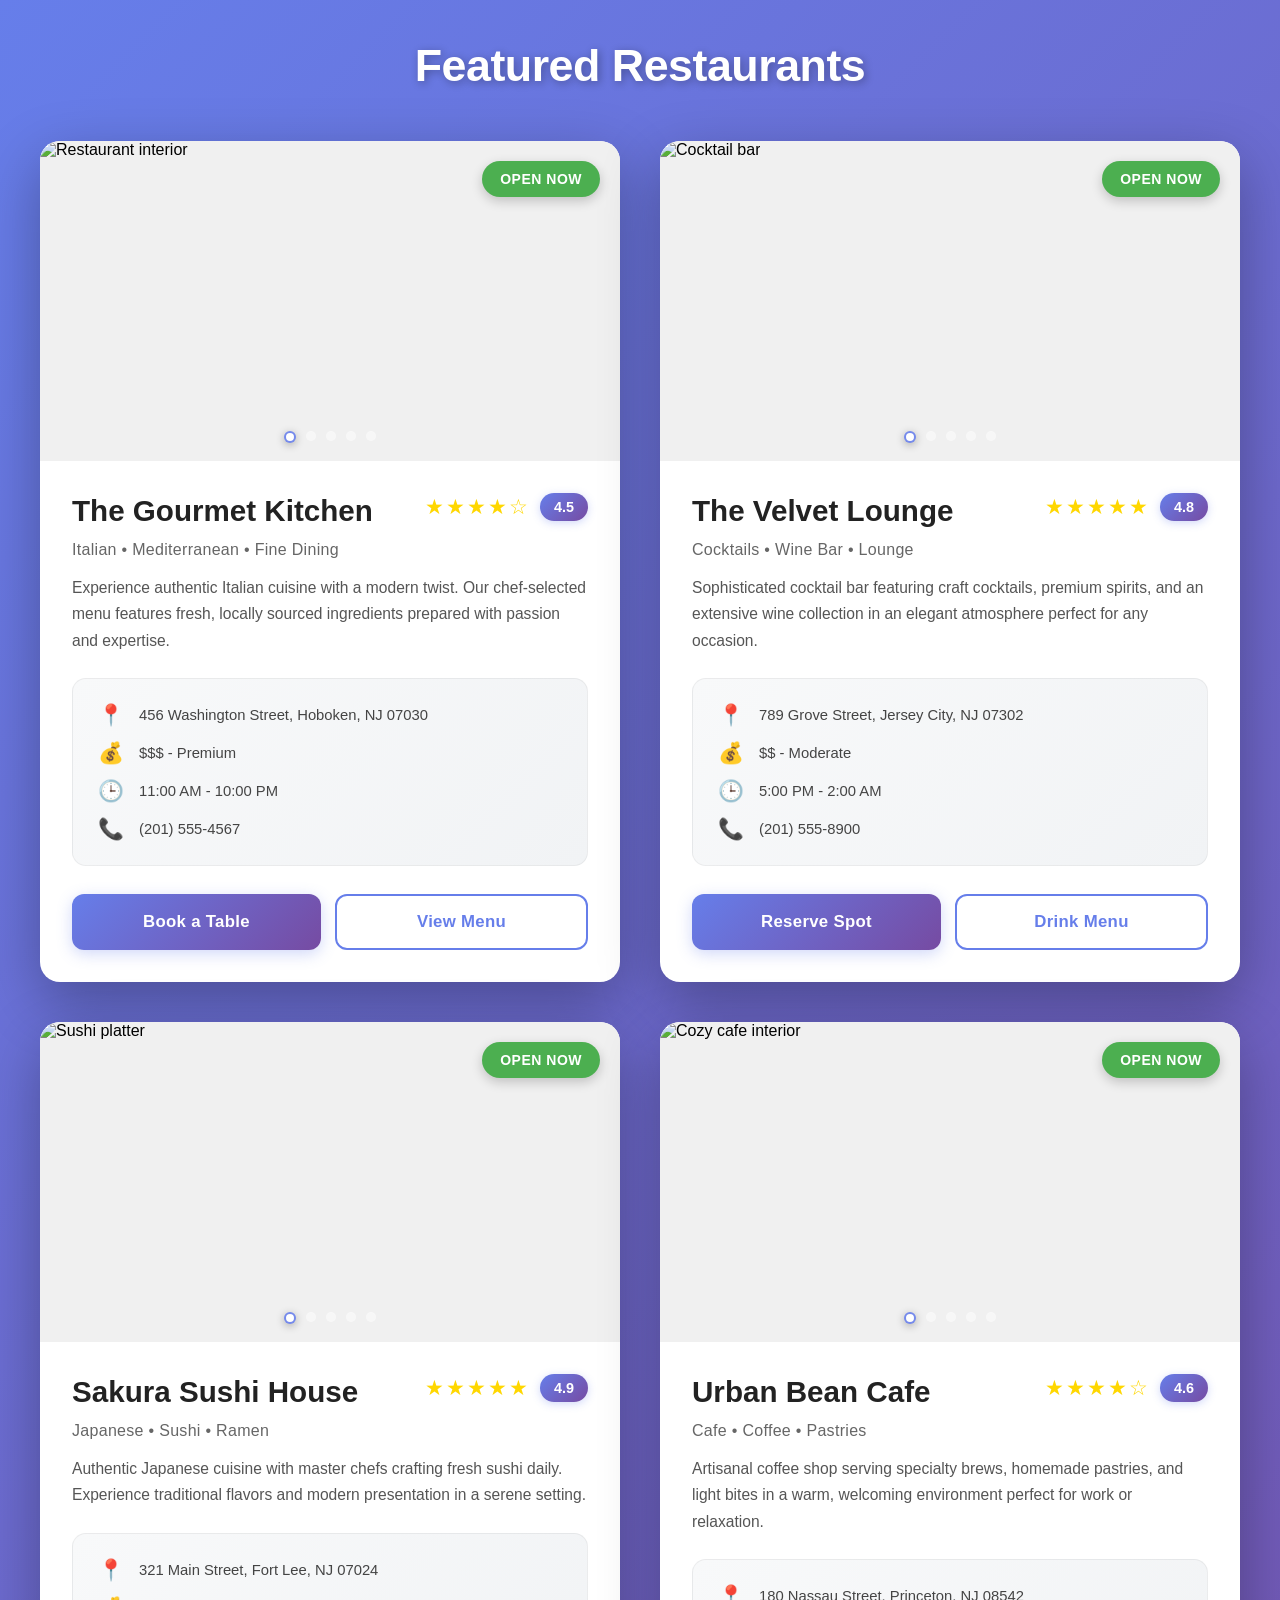
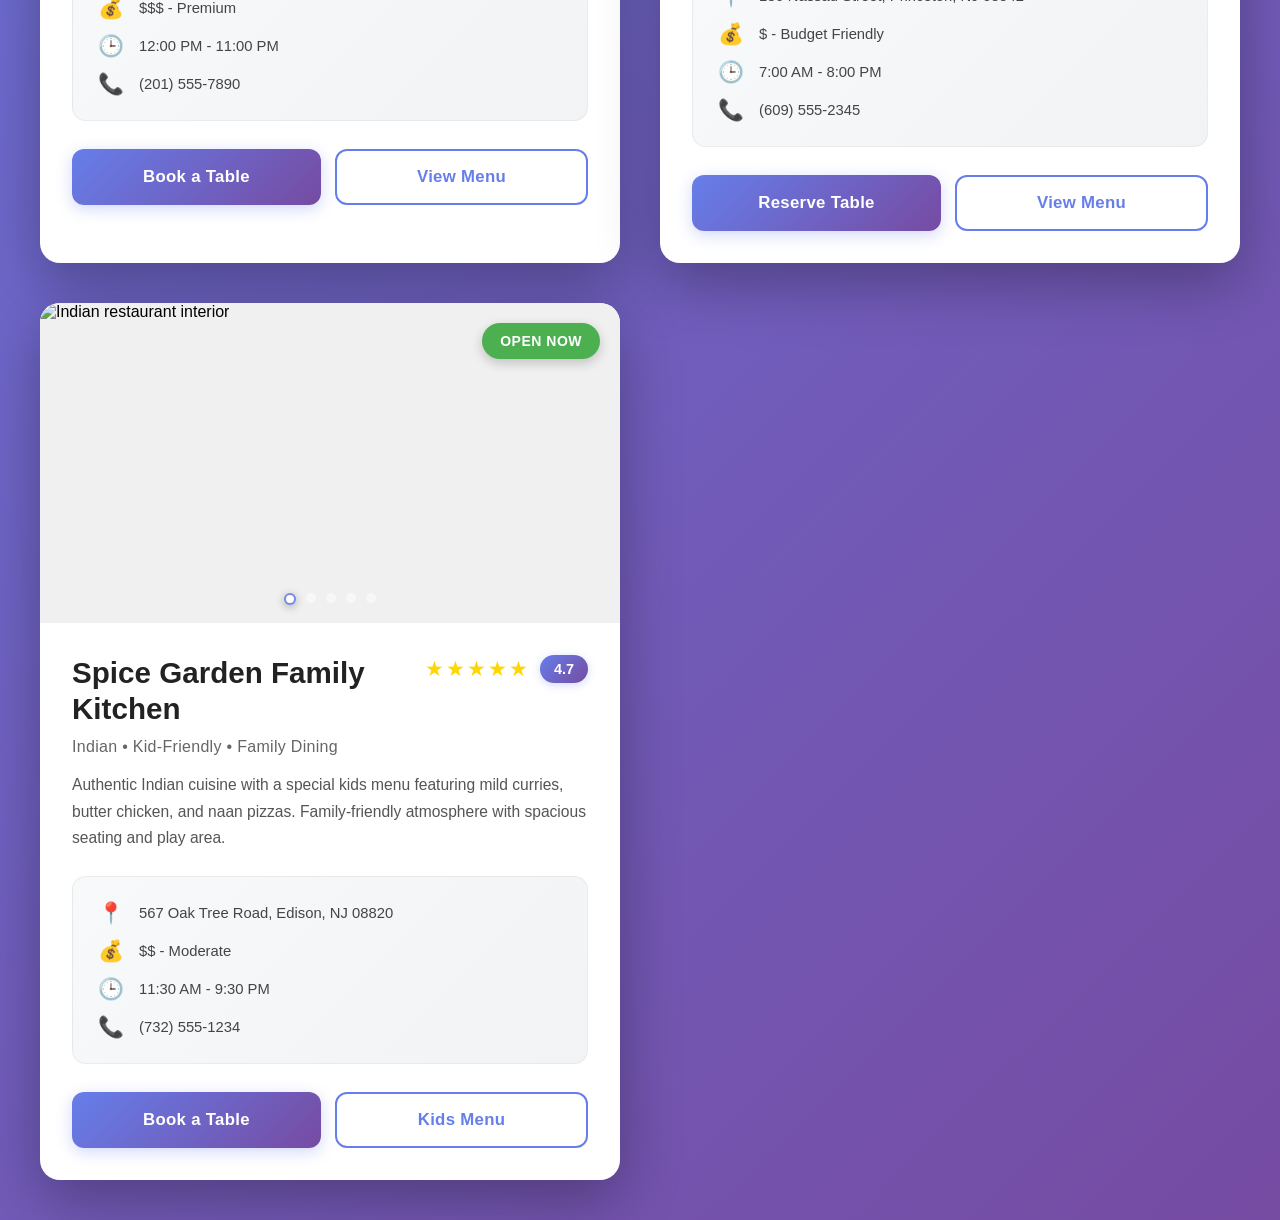
==== commit 74c9743d: "Add kid-friendly Indian restaurant card New restaurant added: Spice Garden Family Kitchen  Features:" ====
--- a/index.html
+++ b/index.html
@@ -323,6 +323,84 @@
                 </div>
             </div>
 
+            <!-- Indian Restaurant Card -->
+            <div class="restaurant-card">
+                <div class="card-image">
+                    <div class="slider">
+                        <div class="slider-wrapper">
+                            <div class="slide active">
+                                <img src="https://images.unsplash.com/photo-1585937421612-70a008356fbe?w=800&h=500&fit=crop" alt="Indian restaurant interior">
+                            </div>
+                            <div class="slide">
+                                <img src="https://images.unsplash.com/photo-1565557623262-b51c2513a641?w=800&h=500&fit=crop" alt="Butter chicken">
+                            </div>
+                            <div class="slide">
+                                <img src="https://images.unsplash.com/photo-1567188040759-fb8a883dc6d8?w=800&h=500&fit=crop" alt="Indian curry dishes">
+                            </div>
+                            <div class="slide">
+                                <img src="https://images.unsplash.com/photo-1589302168068-964664d93dc0?w=800&h=500&fit=crop" alt="Naan bread and samosas">
+                            </div>
+                            <div class="slide">
+                                <img src="https://images.unsplash.com/photo-1574484284002-952d92456975?w=800&h=500&fit=crop" alt="Family dining">
+                            </div>
+                        </div>
+
+                        <button class="slider-btn prev" aria-label="Previous slide">❮</button>
+                        <button class="slider-btn next" aria-label="Next slide">❯</button>
+
+                        <div class="slider-dots">
+                            <span class="dot active" aria-label="Slide 1"></span>
+                            <span class="dot" aria-label="Slide 2"></span>
+                            <span class="dot" aria-label="Slide 3"></span>
+                            <span class="dot" aria-label="Slide 4"></span>
+                            <span class="dot" aria-label="Slide 5"></span>
+                        </div>
+                    </div>
+
+                    <span class="badge">Open Now</span>
+                </div>
+
+                <div class="card-content">
+                    <div class="card-header">
+                        <h2 class="restaurant-name">Spice Garden Family Kitchen</h2>
+                        <div class="rating">
+                            <span class="stars">★★★★★</span>
+                            <span class="rating-text">4.7</span>
+                        </div>
+                    </div>
+
+                    <p class="cuisine-type">Indian • Kid-Friendly • Family Dining</p>
+
+                    <p class="description">
+                        Authentic Indian cuisine with a special kids menu featuring mild curries, butter chicken, and naan pizzas. Family-friendly atmosphere with spacious seating and play area.
+                    </p>
+
+                    <div class="card-details">
+                        <div class="detail-item">
+                            <span class="icon">📍</span>
+                            <span>567 Oak Tree Road, Edison, NJ 08820</span>
+                        </div>
+                        <div class="detail-item">
+                            <span class="icon">💰</span>
+                            <span>$$ - Moderate</span>
+                        </div>
+                        <div class="detail-item">
+                            <span class="icon">🕒</span>
+                            <span>11:30 AM - 9:30 PM</span>
+                        </div>
+                        <div class="detail-item">
+                            <span class="icon">📞</span>
+                            <span>(732) 555-1234</span>
+                        </div>
+                    </div>
+
+                    <div class="card-actions">
+                        <button class="btn btn-primary">Book a Table</button>
+                        <button class="btn btn-secondary">Kids Menu</button>
+                    </div>
+                </div>
+            </div>
+
         </div>
     </div>
 
